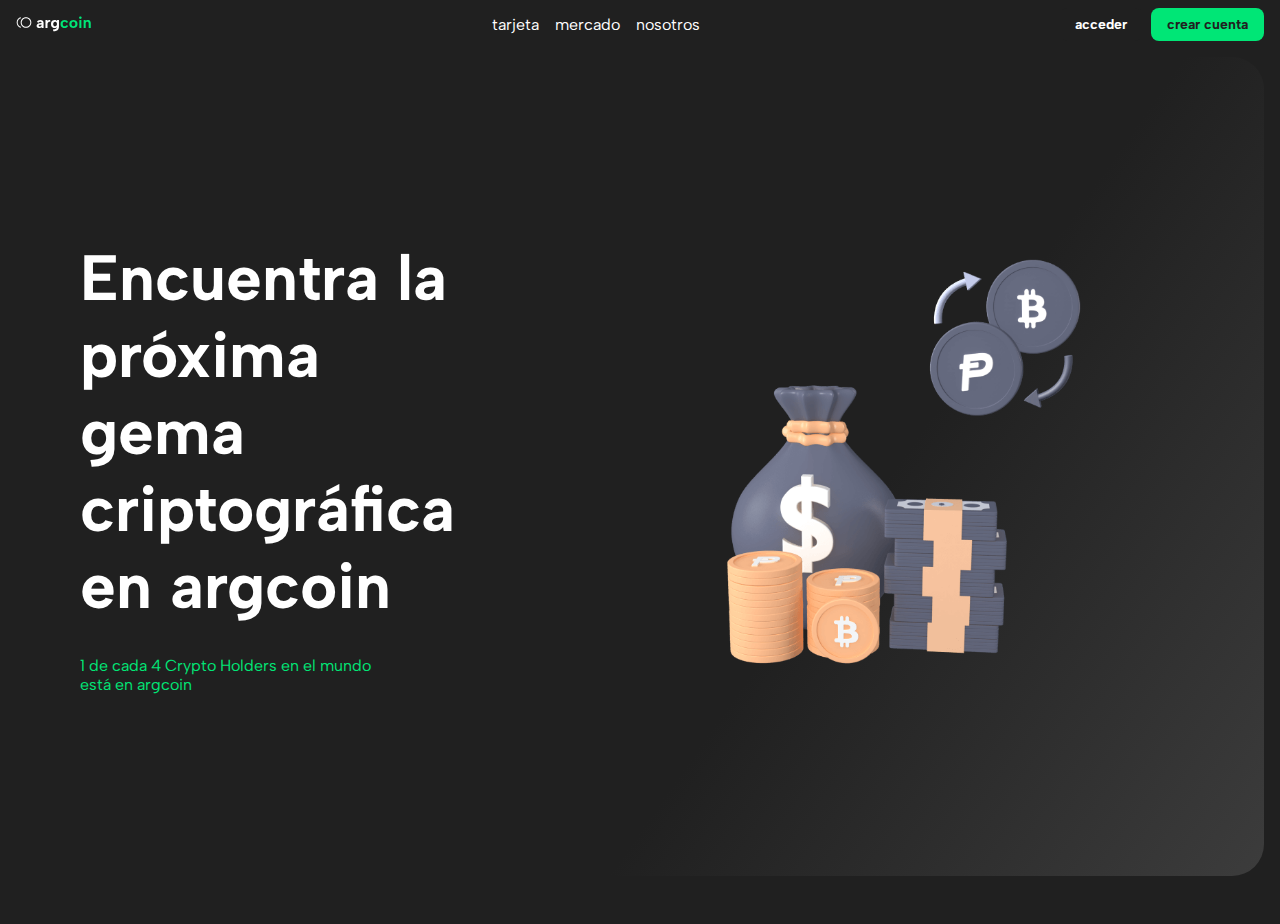
==== index.html @ ab8e0594 "initial" ====
<!DOCTYPE html>
<html lang="en">
	<head>
		<meta charset="UTF-8" />
		<meta http-equiv="X-UA-Compatible" content="IE=edge" />
		<meta name="viewport" content="width=device-width, initial-scale=1.0" />
		<title>argcoin | Grow your portfolio</title>
		<link rel="stylesheet" href="./styles/global.css" />
		<link rel="stylesheet" href="./styles/index.css" />
		<link rel="preconnect" href="https://fonts.googleapis.com" />
		<link rel="preconnect" href="https://fonts.gstatic.com" crossorigin />
		<link
			href="https://fonts.googleapis.com/css2?family=Albert+Sans:wght@300;400;700&display=swap"
			rel="stylesheet"
		/>
		<link rel="shortcut icon" type="image/svg" href="./assets/favicon.svg" />
		<link
			rel="stylesheet"
			href="https://cdnjs.cloudflare.com/ajax/libs/animate.css/4.1.1/animate.min.css"
		/>
	</head>
	<body class="page">
		<header class="header">
			<a href="#">
				<img src="./assets/logo.svg" alt="logo" />
			</a>
			<ul class="header__list">
				<li>
					<a class="header__list__item" href="./pages/tarjeta.html">tarjeta</a>
				</li>
				<li>
					<a class="header__list__item" href="./pages/mercado.html">mercado</a>
				</li>
				<li>
					<a class="header__list__item" href="./pages/nosotros.html"
						>nosotros</a
					>
				</li>
			</ul>
			<span class="header__buttons">
				<a class="button button__tertiary" href="./pages/acceder.html"
					>acceder</a
				>
				<a class="button button__primary" href="./pages/crear-cuenta.html"
					>crear cuenta</a
				>
			</span>
		</header>
		<main class="main">
			<div class="left animate__animated animate__fadeInLeft">
				<h1 class="left__title">
					Encuentra la próxima gema criptográfica en argcoin
				</h1>
				<p class="text__primary">
					1 de cada 4 Crypto Holders en el mundo<br />está en argcoin
				</p>
			</div>
			<div class="right">
				<img
					class="right__image animate__animated animate__fadeInRight"
					src="./assets/money.png"
					alt="money"
				/>
			</div>
		</main>
	</body>
</html>
---- styles/global.css ----
:root {
	--color-black: #202020;
	--color-gray: #9e9e9e;
	--color-primary: #00e676;
	--color-white: #fff;
}

* {
	color: var(--color-white);
	font-family: 'Albert Sans', sans-serif;
	margin: 0;
}

a {
	text-decoration: none;
}

.page {
	background-color: var(--color-black);
	display: flex;
	flex-direction: column;
	gap: 1rem;
	min-height: 100vh;
	padding: 0.5rem 1rem 1rem;
}

.header {
	align-items: center;
	display: flex;
	justify-content: space-between;
}

.header__list {
	align-items: center;
	display: flex;
	gap: 1rem;
	justify-content: center;
	list-style-type: none;
}

.header__list__item:hover,
.header__list__selected {
	color: var(--color-primary);
	font-weight: bold;
}

.header__buttons {
	align-items: center;
	display: flex;
	gap: 0.5rem;
	justify-content: center;
}

.main {
	display: flex;
	flex: 1;
	padding-bottom: 2rem;
}

.button {
	align-items: center;
	border-radius: 0.5rem;
	border: none;
	display: flex;
	font-size: 0.875rem;
	font-weight: bold;
	gap: 0.5rem;
	justify-content: center;
	padding: 0.5rem 1rem;
}

.button__primary {
	background-color: var(--color-primary);
	color: var(--color-black);
}

.button__secondary {
	background-color: var(--color-white);
	color: var(--color-black);
}

.button__tertiary {
	background-color: var(--color-black);
}

.text__primary {
	color: var(--color-primary);
}

.text__gray {
	color: var(--color-gray);
}

.icon__black {
	color: var(--color-black);
}
---- styles/index.css ----
.left {
	align-items: flex-start;
	display: flex;
	flex-direction: column;
	gap: 2rem;
	justify-content: center;
	max-width: 24rem;
	padding: 4rem;
}

.left__title {
	font-size: 4rem;
}

.right {
	align-items: center;
	background: linear-gradient(125.11deg, #202020 50.02%, #9d9d9d 271.49%);
	border-radius: 2rem;
	display: flex;
	flex-direction: column;
	justify-content: center;
	flex: 1;
}

.right__image {
	width: 32%;
	min-width: 24rem;
}
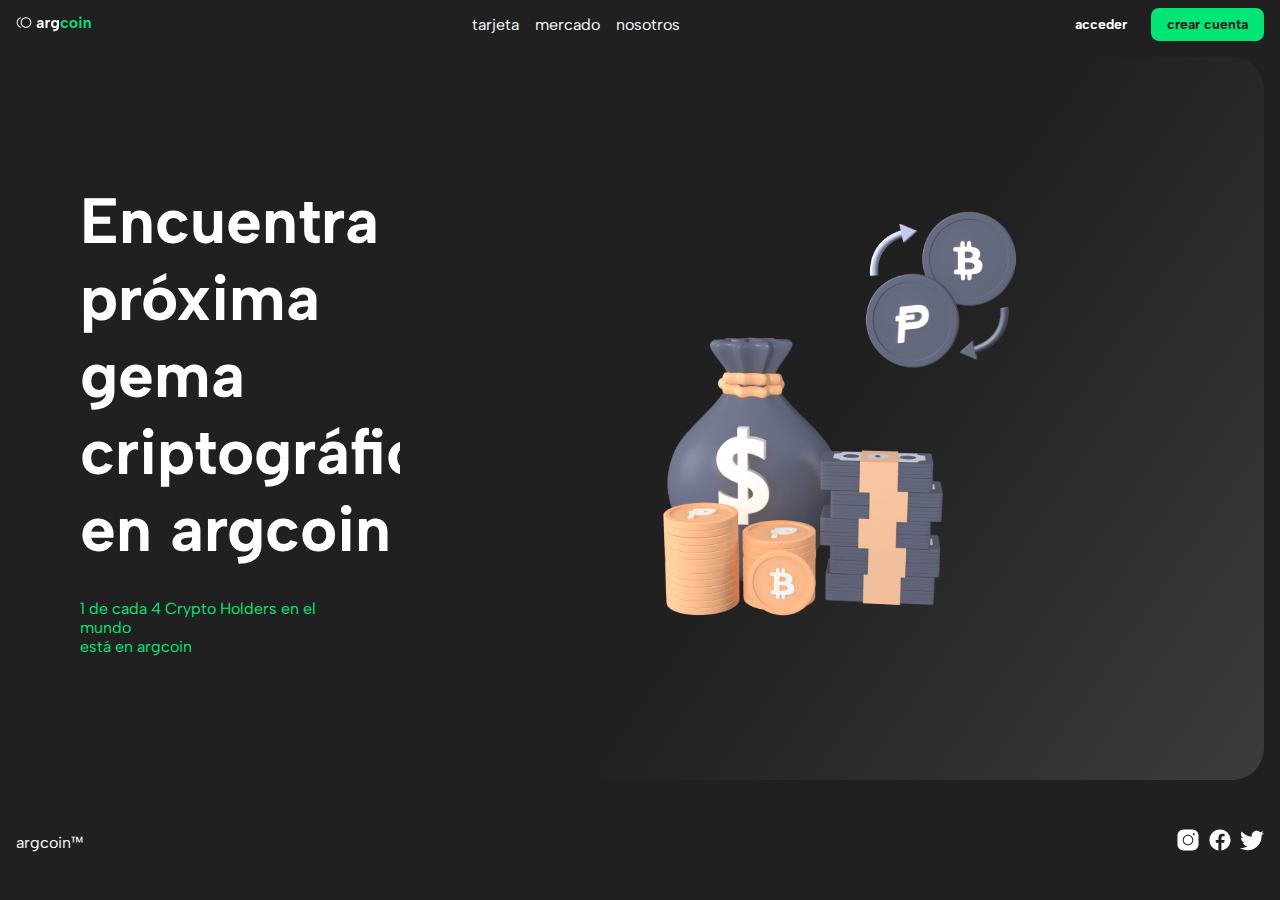
==== commit 17236541: "responsive" ====
--- a/index.html
+++ b/index.html
@@ -1,67 +1,78 @@
 <!DOCTYPE html>
 <html lang="en">
-	<head>
-		<meta charset="UTF-8" />
-		<meta http-equiv="X-UA-Compatible" content="IE=edge" />
-		<meta name="viewport" content="width=device-width, initial-scale=1.0" />
-		<title>argcoin | Grow your portfolio</title>
-		<link rel="stylesheet" href="./styles/global.css" />
-		<link rel="stylesheet" href="./styles/index.css" />
-		<link rel="preconnect" href="https://fonts.googleapis.com" />
-		<link rel="preconnect" href="https://fonts.gstatic.com" crossorigin />
-		<link
-			href="https://fonts.googleapis.com/css2?family=Albert+Sans:wght@300;400;700&display=swap"
-			rel="stylesheet"
-		/>
-		<link rel="shortcut icon" type="image/svg" href="./assets/favicon.svg" />
-		<link
-			rel="stylesheet"
-			href="https://cdnjs.cloudflare.com/ajax/libs/animate.css/4.1.1/animate.min.css"
-		/>
-	</head>
-	<body class="page">
-		<header class="header">
-			<a href="#">
-				<img src="./assets/logo.svg" alt="logo" />
-			</a>
-			<ul class="header__list">
-				<li>
-					<a class="header__list__item" href="./pages/tarjeta.html">tarjeta</a>
-				</li>
-				<li>
-					<a class="header__list__item" href="./pages/mercado.html">mercado</a>
-				</li>
-				<li>
-					<a class="header__list__item" href="./pages/nosotros.html"
-						>nosotros</a
-					>
-				</li>
-			</ul>
-			<span class="header__buttons">
-				<a class="button button__tertiary" href="./pages/acceder.html"
-					>acceder</a
-				>
-				<a class="button button__primary" href="./pages/crear-cuenta.html"
-					>crear cuenta</a
-				>
-			</span>
-		</header>
-		<main class="main">
-			<div class="left animate__animated animate__fadeInLeft">
-				<h1 class="left__title">
-					Encuentra la próxima gema criptográfica en argcoin
-				</h1>
-				<p class="text__primary">
-					1 de cada 4 Crypto Holders en el mundo<br />está en argcoin
-				</p>
-			</div>
-			<div class="right">
-				<img
-					class="right__image animate__animated animate__fadeInRight"
-					src="./assets/money.png"
-					alt="money"
-				/>
-			</div>
-		</main>
-	</body>
-</html>
+
+<head>
+	<meta charset="UTF-8" />
+	<meta http-equiv="X-UA-Compatible" content="IE=edge" />
+	<meta name="viewport" content="width=device-width, initial-scale=1.0" />
+	<title>argcoin | Haga crecer su cartera</title>
+	<link rel="stylesheet" href="./styles/global.css" />
+	<link rel="stylesheet" href="./styles/index.css" />
+	<link rel="preconnect" href="https://fonts.googleapis.com" />
+	<link rel="preconnect" href="https://fonts.gstatic.com" crossorigin />
+	<link href="https://fonts.googleapis.com/css2?family=Albert+Sans:wght@300;400;700&display=swap" rel="stylesheet" />
+	<link rel="shortcut icon" type="image/svg" href="./assets/favicon.svg" />
+	<link rel="stylesheet" href="https://cdnjs.cloudflare.com/ajax/libs/animate.css/4.1.1/animate.min.css" />
+</head>
+
+<body class="page">
+	<header class="header">
+		<a href="#">
+			<img class="header__logo" src="./assets/logo.svg" alt="logo" />
+			<img class="header__favicon" src="./assets/favicon.svg" alt="logo" />
+		</a>
+		<ul class="header__list">
+			<li>
+				<a class="header__list__item" href="./pages/tarjeta.html">tarjeta</a>
+			</li>
+			<li>
+				<a class="header__list__item" href="./pages/mercado.html">mercado</a>
+			</li>
+			<li>
+				<a class="header__list__item" href="./pages/nosotros.html">nosotros</a>
+			</li>
+		</ul>
+		<span class="header__buttons">
+			<a class="button button__tertiary" href="./pages/acceder.html">acceder</a>
+			<a class="button button__primary" href="./pages/crear-cuenta.html">crear cuenta</a>
+		</span>
+	</header>
+	<main class="main main__custom">
+		<div class="left animate__animated animate__fadeInLeft">
+			<h1 class="left__title">
+				Encuentra la próxima gema criptográfica en argcoin
+			</h1>
+			<p class="text__primary">
+				1 de cada 4 Crypto Holders en el mundo<br />está en argcoin
+			</p>
+		</div>
+		<div class="right">
+			<img class="right__image animate__animated animate__fadeInRight" src="./assets/money.png" alt="money" />
+		</div>
+	</main>
+	<footer class="footer">
+		<p>
+			argcoin™
+		</p>
+		<ul class="footer__social">
+			<li>
+				<a href="https://www.instagram.com/argcoin" target="_blank">
+					<img src="../assets/social/instagram.svg" alt="Instagram">
+				</a>
+			</li>
+			<li>
+				<a href="https://www.facebook.com/argcoin">
+					<img src="../assets/social/facebook.svg" alt="Facebook">
+				</a>
+			</li>
+			<li>
+				<a href="https://www.twitter.com/argcoin">
+					<img src="../assets/social/twitter.svg" alt="Twitter">
+				</a>
+			</li>
+		</ul>
+
+	</footer>
+</body>
+
+</html>--- a/styles/global.css
+++ b/styles/global.css
@@ -3,13 +3,24 @@
 	--color-gray: #9e9e9e;
 	--color-primary: #00e676;
 	--color-white: #fff;
+	--footer-height: 27.63px;
 }
 
-* {
+  body {
+    -moz-osx-font-smoothing: grayscale;
+    -webkit-font-smoothing: antialiased;
+    overscroll-behavior: none;
+  }
+
+  *,
+  *:before,
+  *:after {
+	box-sizing: border-box;
 	color: var(--color-white);
 	font-family: 'Albert Sans', sans-serif;
-	margin: 0;
-}
+    margin: 0;
+    padding: 0;
+  }
 
 a {
 	text-decoration: none;
@@ -20,14 +31,39 @@
 	display: flex;
 	flex-direction: column;
 	gap: 1rem;
-	min-height: 100vh;
+	min-height: calc(100vh - var(--footer-height));
 	padding: 0.5rem 1rem 1rem;
 }
 
 .header {
 	align-items: center;
 	display: flex;
+	flex-wrap: wrap;
 	justify-content: space-between;
+}
+
+@media (max-width: 520px) {
+	.header {
+		gap: 2rem;
+		padding: 1rem;
+	}
+
+	.header > a {
+		order: 1;
+	}
+
+	.header > a > .header__logo {
+		display: none;
+	}
+
+	.header > a > .header__favicon {
+		display: initial;
+		width: 1rem;
+	}
+}
+
+.header__favicon {
+	display: none;
 }
 
 .header__list {
@@ -36,6 +72,14 @@
 	gap: 1rem;
 	justify-content: center;
 	list-style-type: none;
+}
+
+@media (max-width: 520px) {
+.header__list {
+		justify-content: space-around;
+		order: 3;
+		width: 100%;
+	}
 }
 
 .header__list__item:hover,
@@ -51,10 +95,29 @@
 	justify-content: center;
 }
 
+@media (max-width: 520px) {
+ .header__buttons {
+		order: 2;
+	}
+}
+
 .main {
 	display: flex;
 	flex: 1;
 	padding-bottom: 2rem;
+}
+
+.footer {
+	align-items: center;
+	display: flex;
+	justify-content: space-between;
+	width: 100%;
+}
+
+.footer__social {
+	display: flex;
+	gap: 0.5rem;
+	list-style-type: none;
 }
 
 .button {
--- a/styles/index.css
+++ b/styles/index.css
@@ -1,3 +1,7 @@
+.main__custom {
+	flex-wrap: wrap;
+}
+
 .left {
 	align-items: flex-start;
 	display: flex;
@@ -8,8 +12,20 @@
 	padding: 4rem;
 }
 
+@media (max-width: 799px) {
+	.left {
+		padding: 1rem;
+	}
+}
+
 .left__title {
 	font-size: 4rem;
+}
+
+@media (max-width: 799px) {
+	.left__title {
+		font-size: 3rem;
+	}
 }
 
 .right {
@@ -22,6 +38,12 @@
 	flex: 1;
 }
 
+@media (max-width: 799px) {
+	.right {
+		background: none;
+	}
+}
+
 .right__image {
 	width: 32%;
 	min-width: 24rem;
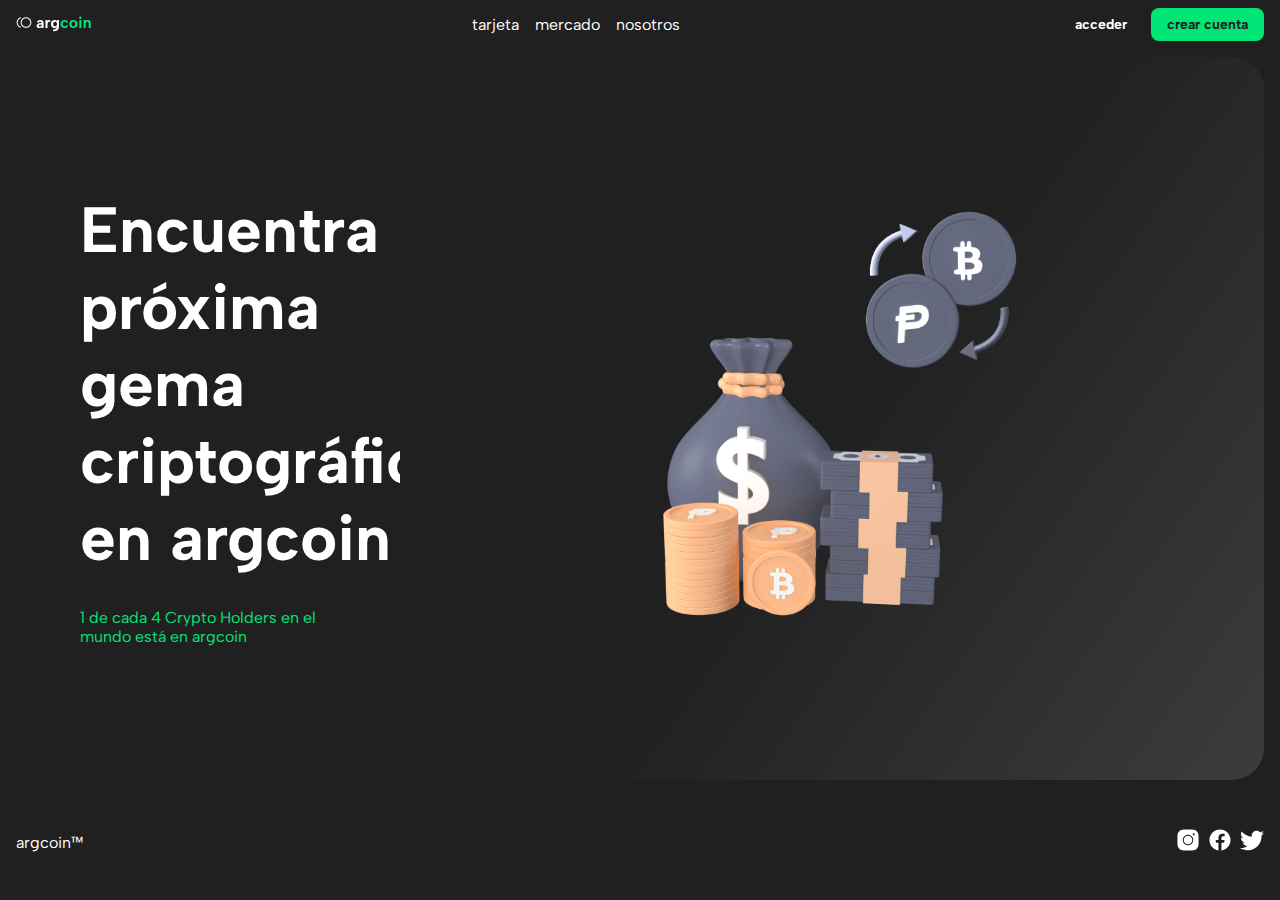
==== commit 252b9ba1: "cambio br" ====
--- a/index.html
+++ b/index.html
@@ -43,7 +43,7 @@
 				Encuentra la próxima gema criptográfica en argcoin
 			</h1>
 			<p class="text__primary">
-				1 de cada 4 Crypto Holders en el mundo<br />está en argcoin
+				1 de cada 4 Crypto Holders en el mundo está en argcoin
 			</p>
 		</div>
 		<div class="right">
@@ -57,17 +57,17 @@
 		<ul class="footer__social">
 			<li>
 				<a href="https://www.instagram.com/argcoin" target="_blank">
-					<img src="../assets/social/instagram.svg" alt="Instagram">
+					<img src="./assets/social/instagram.svg" alt="Instagram">
 				</a>
 			</li>
 			<li>
 				<a href="https://www.facebook.com/argcoin">
-					<img src="../assets/social/facebook.svg" alt="Facebook">
+					<img src="./assets/social/facebook.svg" alt="Facebook">
 				</a>
 			</li>
 			<li>
 				<a href="https://www.twitter.com/argcoin">
-					<img src="../assets/social/twitter.svg" alt="Twitter">
+					<img src="./assets/social/twitter.svg" alt="Twitter">
 				</a>
 			</li>
 		</ul>
